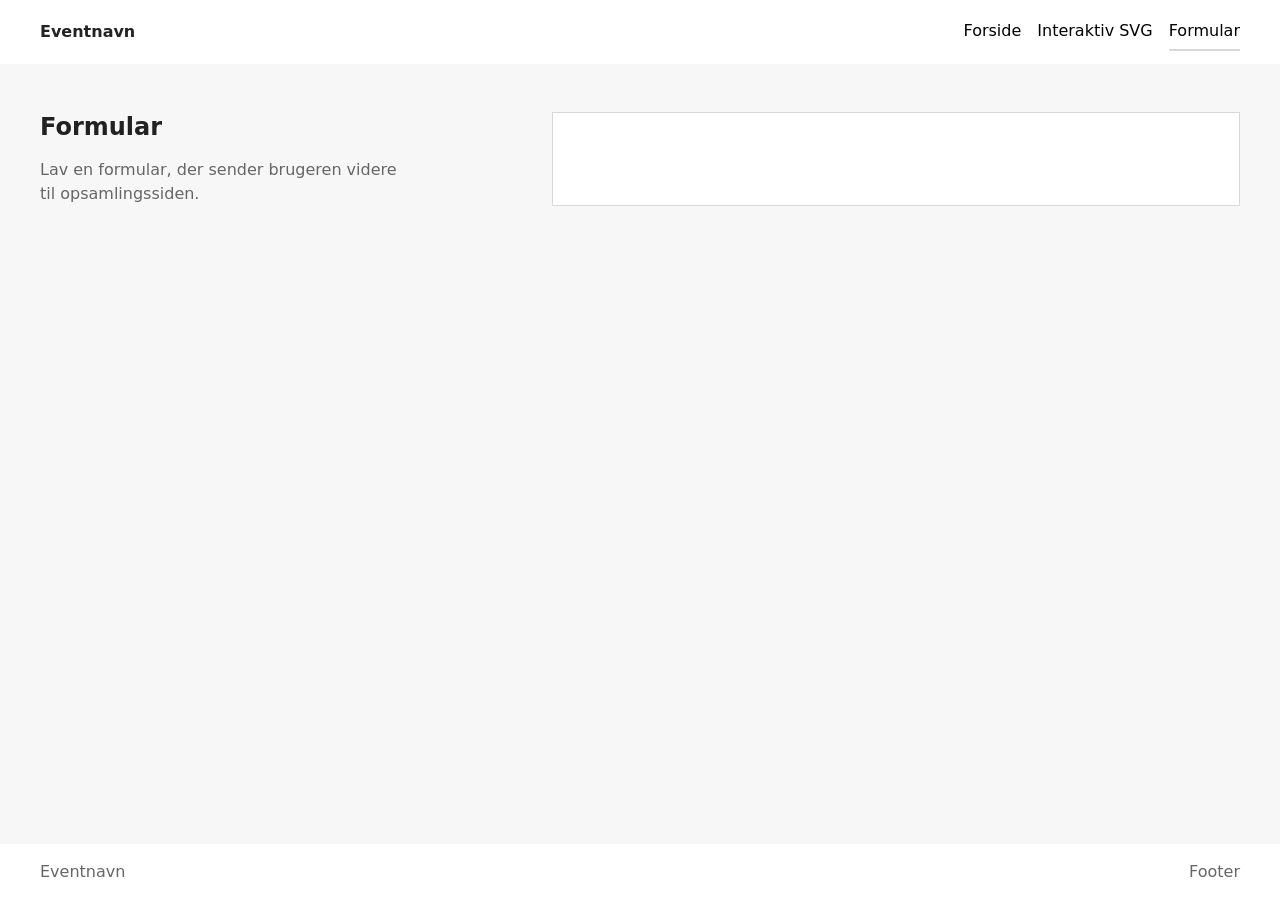
==== form.html @ 956b7c28 "Start project" ====
<!DOCTYPE html>
<html lang="da">

<head>
  <meta charset="UTF-8">
  <meta name="viewport" content="width=device-width, initial-scale=1.0">
  <title>Formular | Eventnavn</title>
  <link rel="stylesheet" href="./starter.css">
  <link rel="stylesheet" href="./style.css">
</head>

<body>
  <header class="site-header">
    <div class="header-content">
      <a class="site-logo" href="./">Eventnavn</a>
      <nav class="site-nav">
        <button>Menu</button>
        <ul class="menu" id="menu" popover>
          <li><a href="./">Forside</a></li>
          <li><a href="./svg.html">Interaktiv SVG</a></li>
          <li><a href="./form.html" aria-current="page">Formular</a></li>
        </ul>
      </nav>
    </div>
  </header>

  <main>
    <section class="form-page">
      <header class="form-intro">
        <h1>Formular</h1>
        <p>Lav en formular, der sender brugeren videre til opsamlingssiden.</p>
      </header>

      <form class="form-placeholder" action="./opsamling.html"></form>
    </section>
  </main>

  <footer class="site-footer">
    <div class="footer-content">
      <p>Eventnavn</p>
      <p>Footer</p>
    </div>
  </footer>
  <script src="./script.js"></script>
</body>

</html>
---- starter.css ----
*,
::before,
::after {
  box-sizing: border-box;
  margin: 0;
  padding: 0;
}

html {
  interpolate-size: allow-keywords;
  font-family: system-ui, sans-serif;
  line-height: 1.5;
  -webkit-font-smoothing: antialiased;
}

h1,
h2 {
  line-height: 1.25;
}

p,
li {
  text-wrap: pretty;
}

img,
svg {
  display: block;
  width: 100%;
  height: auto;
}

label {
  display: block;
}

input,
button,
textarea,
select {
  font: inherit;
  color: inherit;
  background-color: transparent;
  font-size: max(1em, 16px);
  padding: 0;
  margin: 0;
}

input:where([type="checkbox"], [type="radio"]) {
  width: 1em;
  height: 1em;
}

textarea {
  resize: none;
  min-height: 4lh;
}

legend {
  padding: 0;
}

select,
::picker(select) {
  appearance: base-select;
}

[popover] {
  margin: revert;
}

dialog {
  overscroll-behavior: none;

  &::backdrop {
    overflow: hidden;
    overscroll-behavior: contain;
  }
}

.visually-hidden {
  position: absolute;
  width: 1px;
  height: 1px;
  overflow: hidden;
  white-space: nowrap;
  clip-path: inset(100%);
}
---- style.css ----
/* Variabler */
html {
  --color-page: #f7f7f7;
  --color-surface: #fff;
  --color-text: #222;
  --color-muted: #666;
  --color-border: #d8d8d8;
  --space-05: 0.5rem;
  --space-1: 1rem;
  --space-2: 2rem;
  --space-3: 3rem;

  background: var(--color-page);
  color: var(--color-text);
}

/* Globalt layout */
body {
  margin: 0;
  min-height: 100svh;
  display: grid;
  grid-template-rows: auto 1fr auto;
  grid-template-columns: minmax(1rlh, 1fr) minmax(0, 75rem) minmax(1rlh, 1fr);
}

h1,
h2,
h3,
p {
  margin: 0;
}

main {
  display: grid;
  grid-template-columns: inherit;
  grid-column: 1 / -1;
  align-content: start;
}

main > * {
  grid-column: 2;
  padding-block: var(--space-3);
}

.svg-page {
  display: grid;
  gap: var(--space-2);
}

.svg-intro {
  display: grid;
  gap: var(--space-1);
  max-width: 60ch;
}

.svg-intro p {
  color: var(--color-muted);
}

.svg-layout {
  display: grid;
  gap: var(--space-2);
  align-items: start;
  @media (width > 800px) {
    grid-template-columns: 1fr min(40%, 36ch);
  }
}

.form-page {
  display: grid;
  gap: var(--space-2);
  @media (width > 600px) {
    grid-template-columns: min(40%, 50ch) 1fr;
  }
}

.form-intro {
  display: grid;
  gap: var(--space-1);
  align-content: start;
  max-width: 60ch;
}

.form-intro p {
  color: var(--color-muted);
}

.opsamling-page {
  display: grid;
  gap: var(--space-2);
  align-items: start;

  @media (width > 800px) {
    grid-template-columns: minmax(0, 44ch) minmax(20rem, 1fr);
  }
}

.opsamling-intro {
  display: grid;
  gap: var(--space-1);
  max-width: 60ch;
}

.opsamling-intro p {
  color: var(--color-muted);
}

.error-page {
  display: grid;
  gap: var(--space-1);
  max-width: 60ch;
}

.error-page p {
  color: var(--color-muted);
}

/* Header og footer */
.site-header,
.site-footer {
  grid-column: 1 / -1;

  display: grid;
  grid-template-columns: inherit;
  background: var(--color-surface);
}

.header-content,
.footer-content {
  grid-column: 2;
}

.header-content {
  min-height: 4rem;
  display: flex;
  justify-content: space-between;
  align-items: center;
  gap: var(--space-1);
}

.site-logo {
  color: inherit;
  font-weight: 700;
  text-decoration: none;
}

.footer-content {
  padding-block: var(--space-1);
  display: flex;
  flex-wrap: wrap;
  justify-content: space-between;
  gap: var(--space-1);
  color: var(--color-muted);
}

/* Navigation */
[popover] {
  margin: 0;
  padding: 0;
  border: none;
  background: transparent;
}

.site-nav button {
  padding: 0.4rem 0.7rem;
  border: 1px solid var(--color-border);
  background: var(--color-surface);
  @media (width > 600px) {
    display: none;
  }
}

.menu {
  margin: 0;
  padding: var(--space-1);
  list-style: none;
  background: var(--color-surface);
  border: 1px solid var(--color-border);
  @media (width > 600px) {
    display: flex;
    gap: var(--space-1);
    padding: 0;
    border: none;
    background: none;
    position: static;
  }
}

.menu a {
  display: block;
  padding: 0.4rem 0;
  color: inherit;
  text-decoration: none;
  border-bottom: 2px solid #0000;
}

.menu a[aria-current="page"] {
  border-bottom-color: var(--color-border);
}

/* Flader */
.panel,
.svg-placeholder,
.form-placeholder,
.opsamling-placeholder {
  background: var(--color-surface);
  border: 1px solid var(--color-border);
}

.panel {
  padding: var(--space-1);
  display: grid;
  gap: var(--space-1);
}

.svg-placeholder,
.opsamling-placeholder {
  min-height: -webkit-fill-available;
  min-height: stretch;
}

.form-placeholder {
  min-height: -webkit-fill-available;
  min-height: stretch;
  padding: var(--space-1);
}

/* Details */
.accordion {
  display: grid;
  gap: var(--space-05);
}

.accordion-item {
  border: 1px solid var(--color-border);
  background: var(--color-surface);
}

.accordion-item p {
  padding: 0 var(--space-1) var(--space-1);
  color: var(--color-muted);
}

/* Knap/link */
.button {
  justify-self: start;
  display: inline-block;
  padding: 0.5rem 0.8rem;
  border: 1px solid var(--color-border);
  background: var(--color-surface);
  color: inherit;
  text-decoration: none;
}
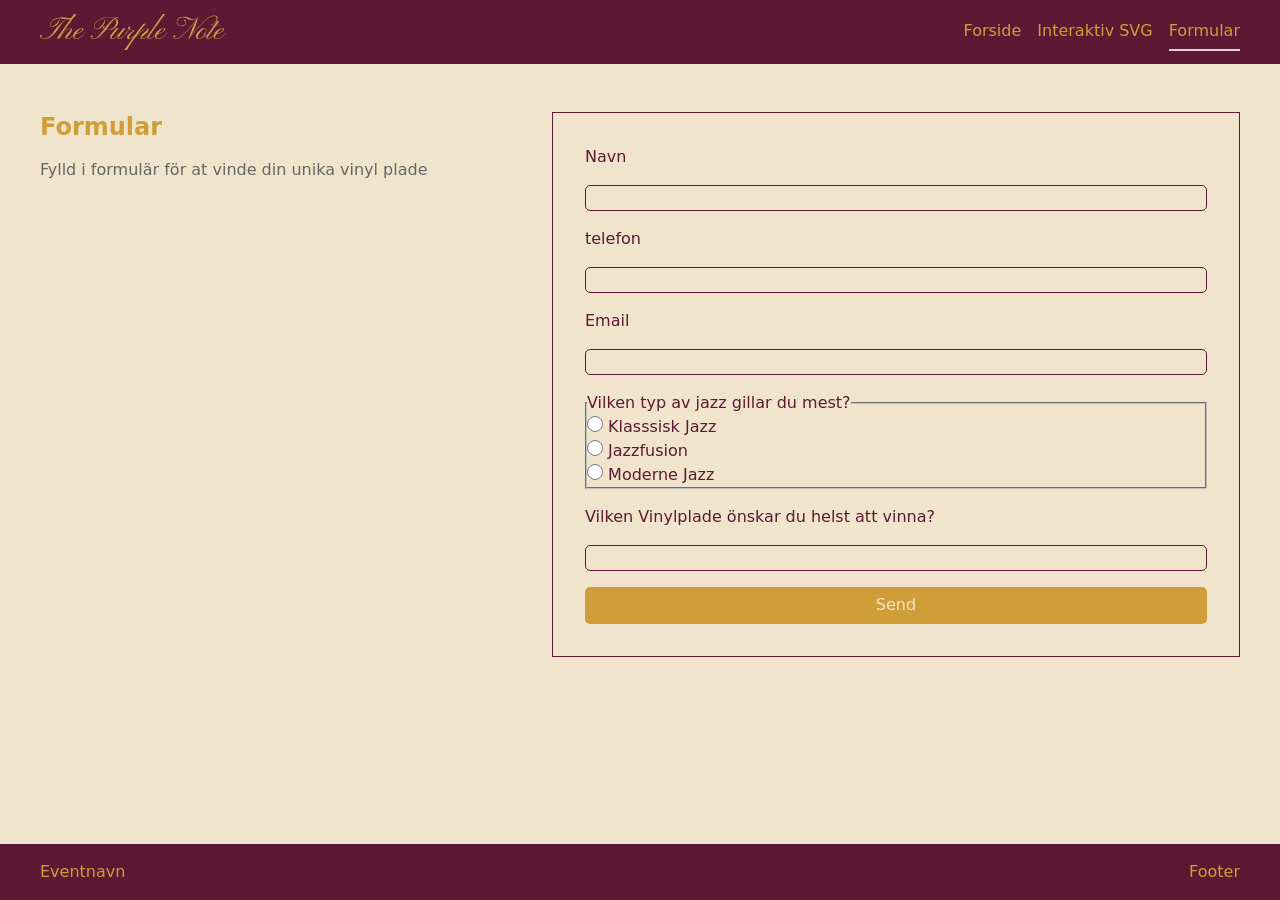
==== commit 3e169d27: "styleat formulär, lagt in svg" ====
--- a/form.html
+++ b/form.html
@@ -5,6 +5,9 @@
   <meta charset="UTF-8">
   <meta name="viewport" content="width=device-width, initial-scale=1.0">
   <title>Formular | Eventnavn</title>
+  <link rel="preconnect" href="https://fonts.googleapis.com">
+  <link rel="preconnect" href="https://fonts.gstatic.com" crossorigin>
+  <link href="https://fonts.googleapis.com/css2?family=Parisienne&display=swap" rel="stylesheet">
   <link rel="stylesheet" href="./starter.css">
   <link rel="stylesheet" href="./style.css">
 </head>
@@ -12,7 +15,9 @@
 <body>
   <header class="site-header">
     <div class="header-content">
-      <a class="site-logo" href="./">Eventnavn</a>
+      <a class="site-logo" href="./">
+        <img src="image/The-Purple-Note.svg" alt="The Purple Note">
+      </a>
       <nav class="site-nav">
         <button>Menu</button>
         <ul class="menu" id="menu" popover>
@@ -28,11 +33,43 @@
     <section class="form-page">
       <header class="form-intro">
         <h1>Formular</h1>
-        <p>Lav en formular, der sender brugeren videre til opsamlingssiden.</p>
+        <p>Fylld i formulär för at vinde din unika vinyl plade</p>
       </header>
+      <form class="form-placeholder" action="./opsamling.html">
+        <label for="field-nickname">Navn</label>
+        <input type="text" id="field-nickname" name="nickname">
 
-      <form class="form-placeholder" action="./opsamling.html"></form>
+        <label for="field-telefonnummer">telefon</label>
+        <input type="text" id="field-telefonnummer" name="telefonnummer">
+
+        <label for="field-Email">Email</label>
+        <input type="text" id="field-Email" name="Email">
+
+        <fieldset>
+          <legend>Vilken typ av jazz gillar du mest?</legend>
+          <label for="field-Jazz-typ-1">
+            <input type="radio" id="field-Jazz-typ-1" name="Jazz typ" value="Klassisk jazz">
+            Klasssisk Jazz
+          </label>
+          <label for="field-Jazz-typ-2">
+            <input type="radio" id="field-Jazz-typ-2" name="Jazz typ" value="Jazzfusion">
+            Jazzfusion
+          </label>
+          <label for="field-Jazz-typ-3">
+            <input type="radio" id="field-Jazz-typ-3" name="Jazz typ" value="Moderne jazz">
+            Moderne Jazz
+          </label>
+
+        </fieldset>
+
+        <label for="field--nske-plade">Vilken Vinylplade önskar du helst att vinna?</label>
+        <input type="text" id="field--nske-plade" name="Önske plade">
+
+        <button type="submit">Send</button>
+
+      </form>
     </section>
+
   </main>
 
   <footer class="site-footer">
--- a/style.css
+++ b/style.css
@@ -1,8 +1,8 @@
 /* Variabler */
 html {
-  --color-page: #f7f7f7;
-  --color-surface: #fff;
-  --color-text: #222;
+  --color-page: #f0e5cc;
+  --color-surface: #5d1933;
+  --color-text: #d09e39;
   --color-muted: #666;
   --color-border: #d8d8d8;
   --space-05: 0.5rem;
@@ -123,6 +123,7 @@
   display: grid;
   grid-template-columns: inherit;
   background: var(--color-surface);
+  width: 100%;
 }
 
 .header-content,
@@ -150,15 +151,18 @@
   flex-wrap: wrap;
   justify-content: space-between;
   gap: var(--space-1);
-  color: var(--color-muted);
 }
 
 /* Navigation */
 [popover] {
-  margin: 0;
+  margin: auto;
   padding: 0;
   border: none;
   background: transparent;
+}
+
+[popover]::backdrop {
+  background-color: rgba(0, 0, 0, 0.9); /* Mörk och dämpad bakgrund */
 }
 
 .site-nav button {
@@ -189,7 +193,7 @@
 .menu a {
   display: block;
   padding: 0.4rem 0;
-  color: inherit;
+  color: var(--color-text);
   text-decoration: none;
   border-bottom: 2px solid #0000;
 }
@@ -201,10 +205,10 @@
 /* Flader */
 .panel,
 .svg-placeholder,
-.form-placeholder,
 .opsamling-placeholder {
   background: var(--color-surface);
   border: 1px solid var(--color-border);
+  border-radius: 15px;
 }
 
 .panel {
@@ -220,9 +224,12 @@
 }
 
 .form-placeholder {
-  min-height: -webkit-fill-available;
-  min-height: stretch;
-  padding: var(--space-1);
+  display: grid;
+  gap: var(--space-1);
+  align-self: start;
+  padding: var(--space-2);
+  border: 1px solid var(--color-surface);
+  color: var(--color-surface);
 }
 
 /* Details */
@@ -250,4 +257,97 @@
   background: var(--color-surface);
   color: inherit;
   text-decoration: none;
-}
+  border-radius: 10px;
+}
+
+/* forside*/
+@media (width > 400px) {
+  .main-nav button {
+    /* Skjul menuknappen */
+    display: none;
+  }
+  .menu-list {
+    /* Nulstil først, og byg derefter den vandrette liste */
+    all: unset;
+    display: flex;
+    gap: 2ch;
+    list-style: none;
+  }
+  .menu-item {
+    /* Fjern padding */
+    padding: 0;
+  }
+}
+
+/*forside*/
+.card-popover::backdrop {
+  background-color: rgba(0, 0, 0, 0.5);
+}
+
+.hero-section {
+  display: grid;
+  gap: var(--space-2);
+  align-items: center;
+
+  /* På skärmar bredare än 800px lägger vi text och bild bredvid varandra */
+  @media (width > 800px) {
+    grid-template-columns: 1.1fr 0.9fr; /* Balanserar utrymmet mellan text och bilder */
+  }
+}
+
+/* Styla rubriken (h1) */
+.hero-content h1 {
+  font-family: "Parisienne", cursive;
+  font-size: 3.5rem;
+}
+
+/* Underrubrik (subtitle) */
+.hero-subtitle {
+  font-size: 1.1rem;
+  text-transform: uppercase; /* Om du har versaler i Figma, ta bort raden om inte */
+  letter-spacing: 0.05em;
+  color: var(--color-text);
+}
+
+.hero-image {
+  display: flex;
+  gap: var(--space-1);
+  justify-content: center;
+}
+
+.hero-image img {
+  width: 100%;
+  max-width: 300px; /* Ändra denna siffra om du vill ha dem ännu mindre (t.ex. 130px) eller större */
+  height: auto;
+  object-fit: cover;
+  border-radius: 8px; /* Snygga rundade hörn */
+}
+
+.hero-buttons {
+  display: flex;
+  gap: var(--space-1);
+  margin-top: 2rem; /* Ändra denna siffra (t.ex. till 1.5rem eller 3rem) tills avståndet blir som du vill ha det */
+}
+
+/* Formulärelement */
+input[type="text"] {
+  width: 100%;
+  box-sizing: border-box;
+  border: 1px solid var(--color-surface);
+  background: transparent;
+  border-radius: 5px;
+}
+
+button {
+  border: none;
+  background: var(--color-text);
+  color: var(--color-page);
+  padding: 0.4rem 1.5rem;
+  border-radius: 5px;
+}
+
+.figur {
+  transform-box: viwe-box;
+  translate: 0% 0%;
+  transition: translate 3s ease;
+}
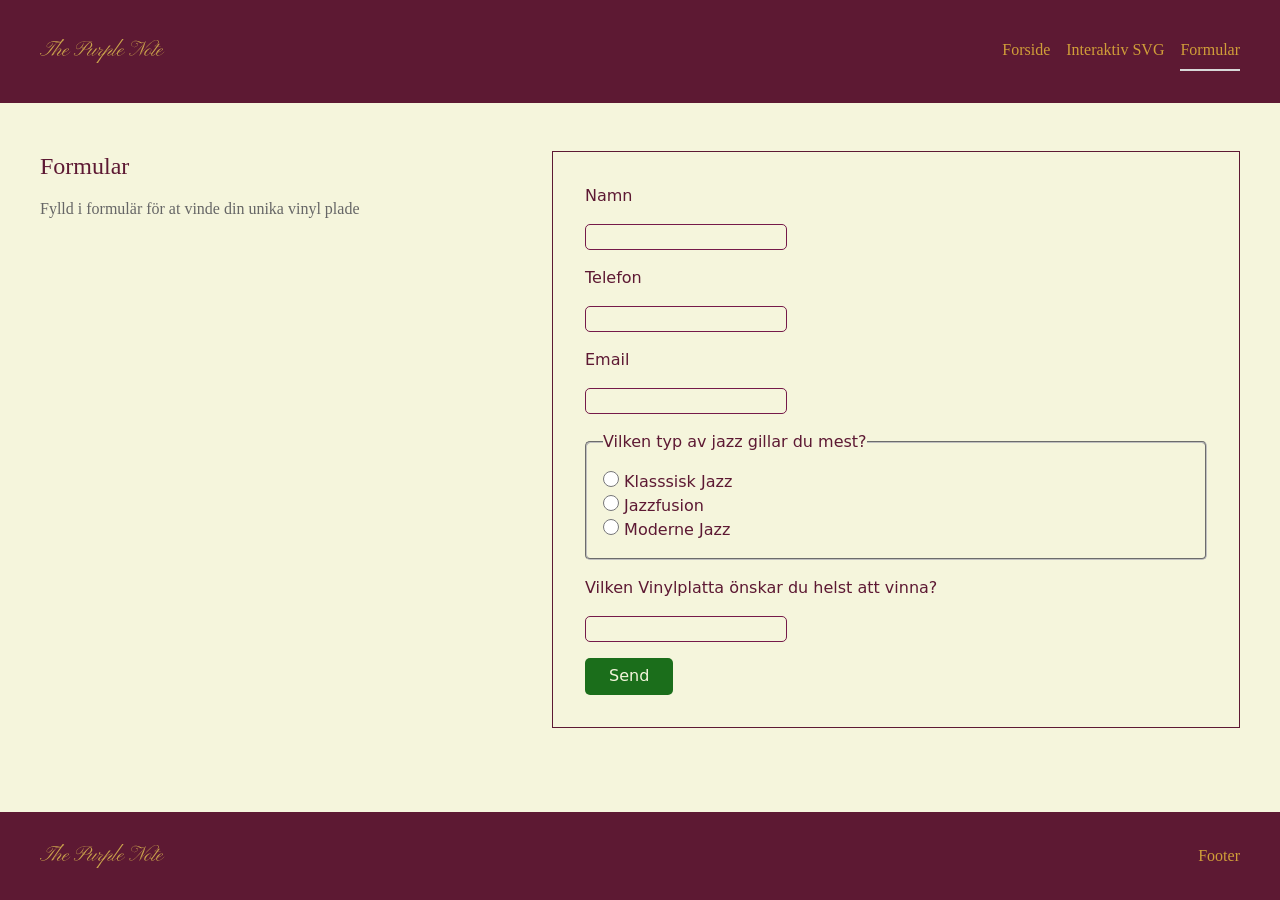
==== commit 522658b1: "forside ch svg stylead. Gjort forms" ====
--- a/form.html
+++ b/form.html
@@ -19,7 +19,7 @@
         <img src="image/The-Purple-Note.svg" alt="The Purple Note">
       </a>
       <nav class="site-nav">
-        <button>Menu</button>
+        <button popovertarget="menu">Menu</button>
         <ul class="menu" id="menu" popover>
           <li><a href="./">Forside</a></li>
           <li><a href="./svg.html">Interaktiv SVG</a></li>
@@ -36,10 +36,10 @@
         <p>Fylld i formulär för at vinde din unika vinyl plade</p>
       </header>
       <form class="form-placeholder" action="./opsamling.html">
-        <label for="field-nickname">Navn</label>
+        <label for="field-nickname">Namn</label>
         <input type="text" id="field-nickname" name="nickname">
 
-        <label for="field-telefonnummer">telefon</label>
+        <label for="field-telefonnummer">Telefon</label>
         <input type="text" id="field-telefonnummer" name="telefonnummer">
 
         <label for="field-Email">Email</label>
@@ -62,7 +62,7 @@
 
         </fieldset>
 
-        <label for="field--nske-plade">Vilken Vinylplade önskar du helst att vinna?</label>
+        <label for="field--nske-plade">Vilken Vinylplatta önskar du helst att vinna?</label>
         <input type="text" id="field--nske-plade" name="Önske plade">
 
         <button type="submit">Send</button>
@@ -74,7 +74,9 @@
 
   <footer class="site-footer">
     <div class="footer-content">
-      <p>Eventnavn</p>
+      <a class="site-logo" href="./">
+        <img src="image/The-Purple-Note.svg" alt="The Purple Note">
+      </a>
       <p>Footer</p>
     </div>
   </footer>
--- a/style.css
+++ b/style.css
@@ -1,6 +1,6 @@
 /* Variabler */
 html {
-  --color-page: #f0e5cc;
+  --color-page: beige;
   --color-surface: #5d1933;
   --color-text: #d09e39;
   --color-muted: #666;
@@ -11,7 +11,7 @@
   --space-3: 3rem;
 
   background: var(--color-page);
-  color: var(--color-text);
+  color: var(--color-surface);
 }
 
 /* Globalt layout */
@@ -30,6 +30,15 @@
   margin: 0;
 }
 
+h1,
+h2,
+h3,
+p {
+  font-family: "Bacasime Antique", serif;
+  font-weight: 400;
+  font-style: normal;
+}
+
 main {
   display: grid;
   grid-template-columns: inherit;
@@ -119,24 +128,30 @@
 .site-header,
 .site-footer {
   grid-column: 1 / -1;
-
   display: grid;
   grid-template-columns: inherit;
   background: var(--color-surface);
+  color: var(--color-text);
   width: 100%;
 }
 
 .header-content,
 .footer-content {
   grid-column: 2;
-}
-
-.header-content {
-  min-height: 4rem;
+  font-family: "Bacasime Antique", serif;
   display: flex;
   justify-content: space-between;
+  gap: var(--space-1);
+  padding-block: var(--space-2);
+}
+
+.header-content {
+  min-height: 6rem;
   align-items: center;
-  gap: var(--space-1);
+}
+
+.footer-content {
+  flex-wrap: wrap;
 }
 
 .site-logo {
@@ -145,12 +160,11 @@
   text-decoration: none;
 }
 
-.footer-content {
-  padding-block: var(--space-1);
-  display: flex;
-  flex-wrap: wrap;
-  justify-content: space-between;
-  gap: var(--space-1);
+/*logo redigering*/
+.site-logo img {
+  height: 1.5rem;
+  width: auto;
+  display: block;
 }
 
 /* Navigation */
@@ -162,7 +176,7 @@
 }
 
 [popover]::backdrop {
-  background-color: rgba(0, 0, 0, 0.9); /* Mörk och dämpad bakgrund */
+  background-color: rgba(0, 0, 0, 0.5); /* Mörk och dämpad bakgrund */
 }
 
 .site-nav button {
@@ -178,16 +192,41 @@
   margin: 0;
   padding: var(--space-1);
   list-style: none;
+  border: 1px solid var(--color-border);
+  border-radius: 0.75rem;
   background: var(--color-surface);
-  border: 1px solid var(--color-border);
+  box-shadow: 0 1rem 2rem #0002;
+
+  @media (width <= 600px) {
+    position-area: bottom span-left;
+    opacity: 0;
+    transition: 0.5s;
+    transition-behavior: allow-discrete;
+  }
+
   @media (width > 600px) {
     display: flex;
     gap: var(--space-1);
     padding: 0;
     border: none;
+    border-radius: 0;
     background: none;
+    box-shadow: none;
     position: static;
   }
+}
+
+.menu:popover-open {
+  opacity: 1;
+  rotate: none;
+
+  @starting-style {
+    opacity: 0;
+  }
+}
+
+.menu::backdrop {
+  background: none;
 }
 
 .menu a {
@@ -198,8 +237,20 @@
   border-bottom: 2px solid #0000;
 }
 
+/*så meny knappen försvinner vid listvy */
 .menu a[aria-current="page"] {
   border-bottom-color: var(--color-border);
+}
+
+.site-nav button {
+  transition: opacity 0.2s;
+}
+
+/*slutar här*/
+
+.site-nav:has(.menu:popover-open) button {
+  opacity: 0;
+  pointer-events: none;
 }
 
 /* Flader */
@@ -215,6 +266,7 @@
   padding: var(--space-1);
   display: grid;
   gap: var(--space-1);
+  color: var(--color-page);
 }
 
 .svg-placeholder,
@@ -235,7 +287,7 @@
 /* Details */
 .accordion {
   display: grid;
-  gap: var(--space-05);
+  gap: var(--space-1);
 }
 
 .accordion-item {
@@ -243,9 +295,35 @@
   background: var(--color-surface);
 }
 
+.accordion-item summary {
+  list-style: none;
+  cursor: pointer;
+  padding: var(--space-05) var(--space-1);
+  display: flex;
+  align-items: center;
+}
+
+/* Pil vänster */
+.accordion-item summary::after {
+  content: "›";
+  font-size: 1.5rem;
+  line-height: 1;
+  margin-left: auto;
+  transition: rotate 0.3s;
+}
+
+/* pilen vrids nedåt när fliken är öppen */
+.accordion-item[open] summary::after {
+  rotate: 90deg;
+}
+
 .accordion-item p {
   padding: 0 var(--space-1) var(--space-1);
-  color: var(--color-muted);
+  color: var(--color-background);
+}
+
+#besked {
+  display: none;
 }
 
 /* Knap/link */
@@ -258,9 +336,9 @@
   color: inherit;
   text-decoration: none;
   border-radius: 10px;
-}
-
-/* forside*/
+  color: var(--color-page);
+}
+
 @media (width > 400px) {
   .main-nav button {
     /* Skjul menuknappen */
@@ -280,18 +358,43 @@
 }
 
 /*forside*/
+
+/*popover cards */
 .card-popover::backdrop {
   background-color: rgba(0, 0, 0, 0.5);
 }
 
+.card-popover {
+  background: beige;
+  color: var(--color-surface);
+  max-width: 30rem;
+}
+
+/*bild i kort*/
+.panel img {
+  width: 100%;
+  height: 5rem;
+  object-fit: cover;
+  border-radius: 8px;
+}
+
+.card-popover img {
+  height: auto;
+  max-height: 20rem;
+}
+
+.card-popover .button {
+  color: var(--color-text);
+}
+
 .hero-section {
   display: grid;
-  gap: var(--space-2);
+  gap: var(--space-3);
   align-items: center;
 
   /* På skärmar bredare än 800px lägger vi text och bild bredvid varandra */
   @media (width > 800px) {
-    grid-template-columns: 1.1fr 0.9fr; /* Balanserar utrymmet mellan text och bilder */
+    grid-template-columns: 1fr 1fr; /* Balanserar utrymmet mellan text och bilder */
   }
 }
 
@@ -306,21 +409,17 @@
   font-size: 1.1rem;
   text-transform: uppercase; /* Om du har versaler i Figma, ta bort raden om inte */
   letter-spacing: 0.05em;
-  color: var(--color-text);
 }
 
 .hero-image {
   display: flex;
-  gap: var(--space-1);
-  justify-content: center;
+  justify-content: end;
 }
 
 .hero-image img {
   width: 100%;
-  max-width: 300px; /* Ändra denna siffra om du vill ha dem ännu mindre (t.ex. 130px) eller större */
   height: auto;
-  object-fit: cover;
-  border-radius: 8px; /* Snygga rundade hörn */
+  border-radius: 15px; /* Snygga rundade hörn */
 }
 
 .hero-buttons {
@@ -331,23 +430,83 @@
 
 /* Formulärelement */
 input[type="text"] {
-  width: 100%;
+  width: fit-content;
   box-sizing: border-box;
-  border: 1px solid var(--color-surface);
   background: transparent;
   border-radius: 5px;
+  border: 1px solid rgb(117, 26, 73);
+}
+
+input[type="text"]:focus,
+input[type="email"]:focus,
+textarea:focus {
+  outline: none;
+  border-color: #6b133b;
+  box-shadow: 0 0 5px rgba(149, 24, 95, 0.5);
 }
 
 button {
+  width: fit-content;
   border: none;
-  background: var(--color-text);
+  background: rgb(27, 110, 27);
   color: var(--color-page);
   padding: 0.4rem 1.5rem;
   border-radius: 5px;
 }
 
+input[type="radio"] {
+  accent-color: rgb(142, 19, 93);
+  margin: 0;
+  width: 1rem;
+  height: 1rem;
+}
+
+Fieldset {
+  padding: var(--space-1);
+  border-color: solid#5d1933;
+  border-radius: 5px;
+}
+
+/* Interaktiv SVG */
+
+.svg-kort {
+  --x: 0%;
+  --y: 0%;
+}
+
 .figur {
-  transform-box: viwe-box;
-  translate: 0% 0%;
-  transition: translate 3s ease;
-}
+  transform-box: view-box;
+  translate: var(--x) var(--y);
+  transition: translate 2s ease;
+}
+
+.svg-kort[data-position="indgang"] {
+  --x: 0%;
+  --y: 0%;
+}
+
+.svg-kort[data-position="scen"] {
+  --x: 32%;
+  --y: -60%;
+}
+
+.svg-kort[data-position="vinylshop"] {
+  --x: -12%;
+  --y: -50%;
+}
+
+.svg-kort[data-position="lounge"] {
+  --x: 25%;
+  --y: -17%;
+}
+
+.svg-kort[data-position="bar"] {
+  --x: 52%;
+  --y: -43%;
+}
+
+@media (prefers-reduced-motion: reduce) {
+  .figur {
+    transition: none;
+  }
+}
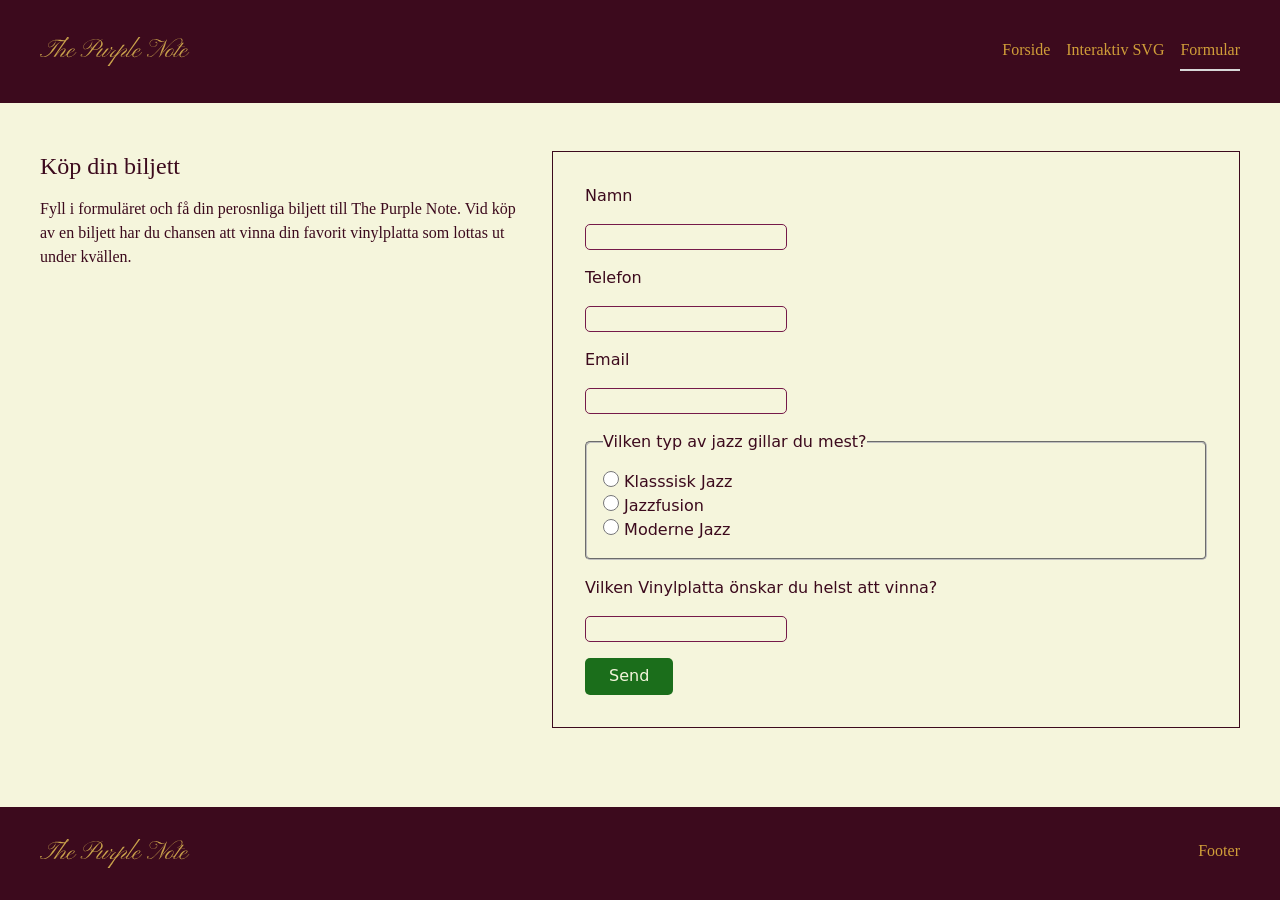
==== commit f1cdad22: "Styelat första sidan och ändrat popover bilder" ====
--- a/form.html
+++ b/form.html
@@ -32,8 +32,9 @@
   <main>
     <section class="form-page">
       <header class="form-intro">
-        <h1>Formular</h1>
-        <p>Fylld i formulär för at vinde din unika vinyl plade</p>
+        <h1>Köp din biljett</h1>
+        <p>Fyll i formuläret och få din perosnliga biljett till The Purple Note. Vid köp av en biljett har du chansen
+          att vinna din favorit vinylplatta som lottas ut under kvällen.</p>
       </header>
       <form class="form-placeholder" action="./opsamling.html">
         <label for="field-nickname">Namn</label>
--- a/style.css
+++ b/style.css
@@ -1,7 +1,7 @@
 /* Variabler */
 html {
   --color-page: beige;
-  --color-surface: #5d1933;
+  --color-surface: #3c0a1d;
   --color-text: #d09e39;
   --color-muted: #666;
   --color-border: #d8d8d8;
@@ -63,7 +63,7 @@
 }
 
 .svg-intro p {
-  color: var(--color-muted);
+  color: var(--color-background);
 }
 
 .svg-layout {
@@ -91,7 +91,7 @@
 }
 
 .form-intro p {
-  color: var(--color-muted);
+  color: var(--color-surface);
 }
 
 .opsamling-page {
@@ -162,7 +162,7 @@
 
 /*logo redigering*/
 .site-logo img {
-  height: 1.5rem;
+  height: 1.8rem;
   width: auto;
   display: block;
 }
@@ -181,8 +181,9 @@
 
 .site-nav button {
   padding: 0.4rem 0.7rem;
-  border: 1px solid var(--color-border);
+  border: 1px solid var(--color-text);
   background: var(--color-surface);
+  color: var(--color-text);
   @media (width > 600px) {
     display: none;
   }
@@ -373,7 +374,7 @@
 /*bild i kort*/
 .panel img {
   width: 100%;
-  height: 5rem;
+  height: 12rem;
   object-fit: cover;
   border-radius: 8px;
 }
@@ -383,18 +384,14 @@
   max-height: 20rem;
 }
 
-.card-popover .button {
-  color: var(--color-text);
-}
-
 .hero-section {
   display: grid;
-  gap: var(--space-3);
+  gap: var(--space-1);
   align-items: center;
 
-  /* På skärmar bredare än 800px lägger vi text och bild bredvid varandra */
   @media (width > 800px) {
-    grid-template-columns: 1fr 1fr; /* Balanserar utrymmet mellan text och bilder */
+    grid-template-columns: auto auto;
+    justify-content: center;
   }
 }
 
@@ -406,20 +403,19 @@
 
 /* Underrubrik (subtitle) */
 .hero-subtitle {
-  font-size: 1.1rem;
-  text-transform: uppercase; /* Om du har versaler i Figma, ta bort raden om inte */
+  font-size: 1.2rem;
   letter-spacing: 0.05em;
 }
 
 .hero-image {
   display: flex;
-  justify-content: end;
+  justify-content: center;
 }
 
 .hero-image img {
   width: 100%;
   height: auto;
-  border-radius: 15px; /* Snygga rundade hörn */
+  max-width: 20rem;
 }
 
 .hero-buttons {
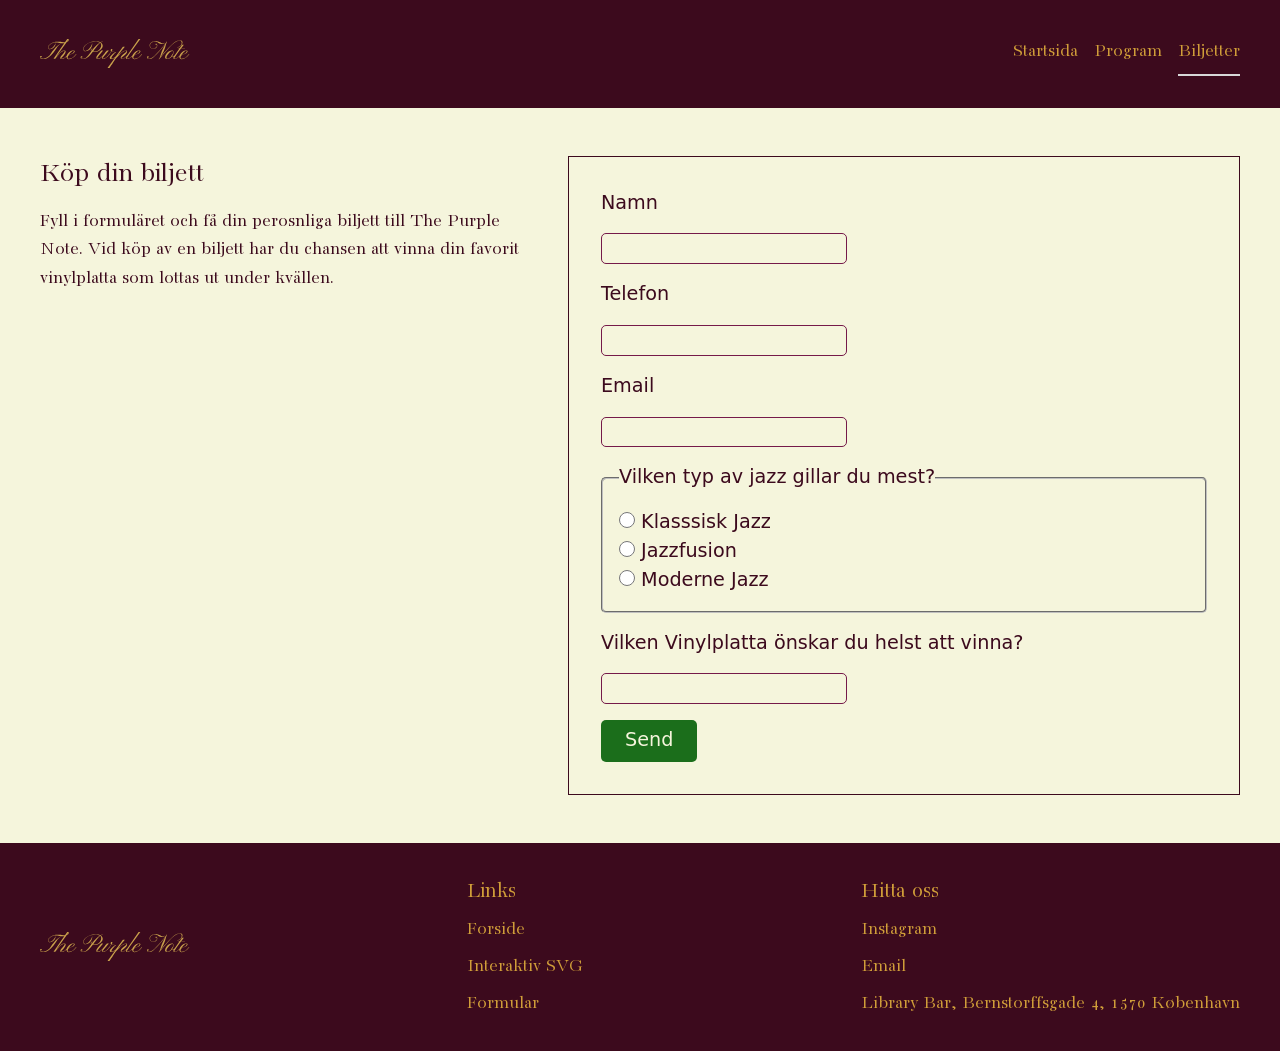
==== commit e3cf002f: "Fixat fonts och footer till varje sida" ====
--- a/form.html
+++ b/form.html
@@ -5,9 +5,8 @@
   <meta charset="UTF-8">
   <meta name="viewport" content="width=device-width, initial-scale=1.0">
   <title>Formular | Eventnavn</title>
-  <link rel="preconnect" href="https://fonts.googleapis.com">
-  <link rel="preconnect" href="https://fonts.gstatic.com" crossorigin>
-  <link href="https://fonts.googleapis.com/css2?family=Parisienne&display=swap" rel="stylesheet">
+  <link href="https://fonts.googleapis.com/css2?family=Bacasime+Antique&family=Parisienne&display=swap"
+    rel="stylesheet">
   <link rel="stylesheet" href="./starter.css">
   <link rel="stylesheet" href="./style.css">
 </head>
@@ -21,9 +20,9 @@
       <nav class="site-nav">
         <button popovertarget="menu">Menu</button>
         <ul class="menu" id="menu" popover>
-          <li><a href="./">Forside</a></li>
-          <li><a href="./svg.html">Interaktiv SVG</a></li>
-          <li><a href="./form.html" aria-current="page">Formular</a></li>
+          <li><a href="./">Startsida</a></li>
+          <li><a href="./svg.html">Program</a></li>
+          <li><a href="./form.html" aria-current="page">Biljetter</a></li>
         </ul>
       </nav>
     </div>
@@ -78,8 +77,24 @@
       <a class="site-logo" href="./">
         <img src="image/The-Purple-Note.svg" alt="The Purple Note">
       </a>
-      <p>Footer</p>
-    </div>
+
+      <nav class="footer-col" aria-label="Footer">
+        <h3>Links</h3>
+        <ul>
+          <li><a href="./">Forside</a></li>
+          <li><a href="./svg.html">Interaktiv SVG</a></li>
+          <li><a href="./form.html">Formular</a></li>
+        </ul>
+      </nav>
+
+      <div class="footer-col">
+        <h3>Hitta oss</h3>
+        <ul>
+          <li>Instagram</li>
+          <li>Email</li>
+          <li>Library Bar, Bernstorffsgade 4, 1570 København</li>
+        </ul>
+      </div>
   </footer>
   <script src="./script.js"></script>
 </body>
--- a/style.css
+++ b/style.css
@@ -21,6 +21,7 @@
   display: grid;
   grid-template-rows: auto 1fr auto;
   grid-template-columns: minmax(1rlh, 1fr) minmax(0, 75rem) minmax(1rlh, 1fr);
+  font-size: 1.2rem;
 }
 
 h1,
@@ -77,7 +78,7 @@
 
 .form-page {
   display: grid;
-  gap: var(--space-2);
+  gap: var(--space-3);
   @media (width > 600px) {
     grid-template-columns: min(40%, 50ch) 1fr;
   }
@@ -91,7 +92,7 @@
 }
 
 .form-intro p {
-  color: var(--color-surface);
+  color: var(--color-background);
 }
 
 .opsamling-page {
@@ -111,7 +112,43 @@
 }
 
 .opsamling-intro p {
-  color: var(--color-muted);
+  color: var(--color-background);
+}
+
+/* Biljett */
+.ticket {
+  padding: var(--space-2);
+  display: grid;
+  gap: var(--space-1);
+  align-self: start;
+}
+
+.ticket-label {
+  text-transform: uppercase;
+  letter-spacing: 0.1em;
+  font-size: 0.9rem;
+}
+
+.ticket h2 {
+  font-family: "Parisienne", cursive;
+  font-size: 2.5rem;
+}
+
+.ticket dl {
+  display: grid;
+  grid-template-columns: auto 1fr;
+  gap: var(--space-05) var(--space-2);
+  margin: 0;
+  padding-top: var(--space-1);
+  border-top: 1px solid var(--color-border);
+}
+
+.ticket dt {
+  color: var(--color-text);
+}
+
+.ticket dd {
+  margin: 0;
 }
 
 .error-page {
@@ -121,7 +158,7 @@
 }
 
 .error-page p {
-  color: var(--color-muted);
+  color: var(--color-page);
 }
 
 /* Header og footer */
@@ -165,6 +202,40 @@
   height: 1.8rem;
   width: auto;
   display: block;
+}
+
+/* Footer-kolumner */
+.footer-col {
+  display: grid;
+  gap: var(--space-05);
+  align-content: start;
+}
+
+.footer-col h2 {
+  font-size: 1rem;
+  text-transform: uppercase;
+  letter-spacing: 0.05em;
+}
+
+.footer-col ul {
+  list-style: none;
+  margin: 0;
+  padding: 0;
+  display: grid;
+  gap: var(--space-05);
+}
+
+.footer-col a {
+  color: inherit;
+  text-decoration: none;
+}
+
+.footer-col a:hover {
+  text-decoration: underline;
+}
+
+.site-footer .site-logo {
+  align-self: center;
 }
 
 /* Navigation */
@@ -274,6 +345,7 @@
 .opsamling-placeholder {
   min-height: -webkit-fill-available;
   min-height: stretch;
+  color: var(--color-page);
 }
 
 .form-placeholder {
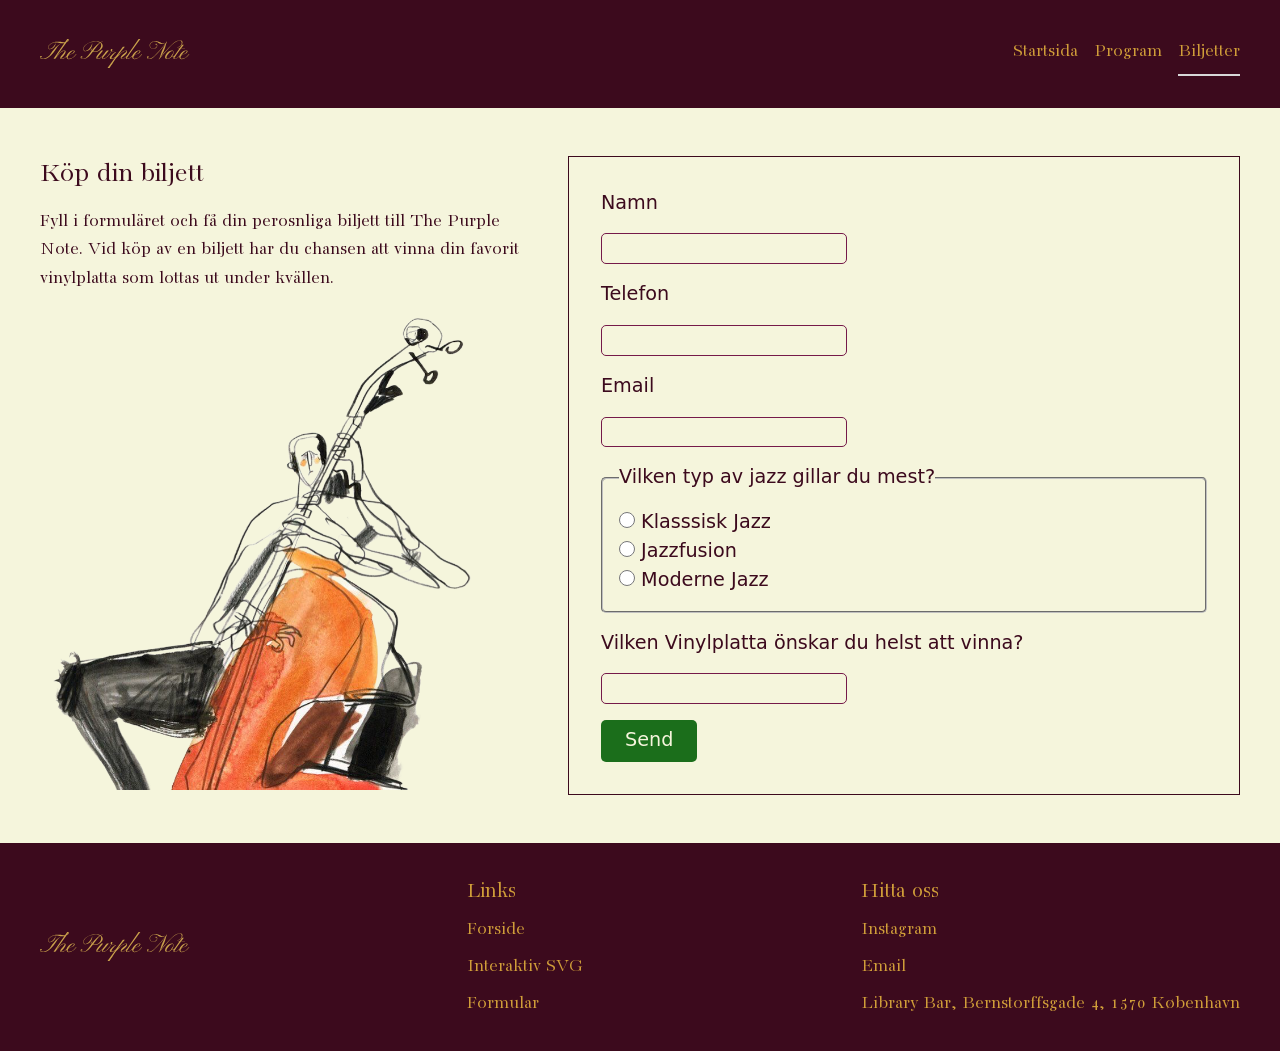
==== commit b45b1b9e: "redigerat fel i js, stavfel i html" ====
--- a/form.html
+++ b/form.html
@@ -4,7 +4,7 @@
 <head>
   <meta charset="UTF-8">
   <meta name="viewport" content="width=device-width, initial-scale=1.0">
-  <title>Formular | Eventnavn</title>
+  <title>Biljetter</title>
   <link href="https://fonts.googleapis.com/css2?family=Bacasime+Antique&family=Parisienne&display=swap"
     rel="stylesheet">
   <link rel="stylesheet" href="./starter.css">
@@ -34,36 +34,37 @@
         <h1>Köp din biljett</h1>
         <p>Fyll i formuläret och få din perosnliga biljett till The Purple Note. Vid köp av en biljett har du chansen
           att vinna din favorit vinylplatta som lottas ut under kvällen.</p>
+        <img class="form-bild" src="image/IMG_4226.png" alt="tecknad jazzfigur">
       </header>
       <form class="form-placeholder" action="./opsamling.html">
-        <label for="field-nickname">Namn</label>
-        <input type="text" id="field-nickname" name="nickname">
+        <label for="nickname">Namn</label>
+        <input type="text" id="nickname" name="nickname">
 
-        <label for="field-telefonnummer">Telefon</label>
-        <input type="text" id="field-telefonnummer" name="telefonnummer">
+        <label for="telefonnummer">Telefon</label>
+        <input type="text" id="telefonnummer" name="telefonnummer">
 
-        <label for="field-Email">Email</label>
-        <input type="text" id="field-Email" name="Email">
+        <label for="Email">Email</label>
+        <input type="text" id="Email" name="Email">
 
         <fieldset>
           <legend>Vilken typ av jazz gillar du mest?</legend>
-          <label for="field-Jazz-typ-1">
-            <input type="radio" id="field-Jazz-typ-1" name="Jazz typ" value="Klassisk jazz">
+          <label for="klassisk-jazz">
+            <input type="radio" id="klassisk-jazz" name="Jazz typ" value="Klassisk jazz">
             Klasssisk Jazz
           </label>
-          <label for="field-Jazz-typ-2">
-            <input type="radio" id="field-Jazz-typ-2" name="Jazz typ" value="Jazzfusion">
+          <label for="Jazzfusion">
+            <input type="radio" id="Jazzfusion" name="Jazz typ" value="Jazzfusion">
             Jazzfusion
           </label>
-          <label for="field-Jazz-typ-3">
-            <input type="radio" id="field-Jazz-typ-3" name="Jazz typ" value="Moderne jazz">
+          <label for="Modern-jazz">
+            <input type="radio" id="Modern-jazz" name="Jazz typ" value="Moderne jazz">
             Moderne Jazz
           </label>
 
         </fieldset>
 
-        <label for="field--nske-plade">Vilken Vinylplatta önskar du helst att vinna?</label>
-        <input type="text" id="field--nske-plade" name="Önske plade">
+        <label for="field-vinyl">Vilken Vinylplatta önskar du helst att vinna?</label>
+        <input type="text" id="field-vinyl" name="Vinyl">
 
         <button type="submit">Send</button>
 
@@ -95,6 +96,7 @@
           <li>Library Bar, Bernstorffsgade 4, 1570 København</li>
         </ul>
       </div>
+    </div>
   </footer>
   <script src="./script.js"></script>
 </body>
--- a/style.css
+++ b/style.css
@@ -14,7 +14,7 @@
   color: var(--color-surface);
 }
 
-/* Globalt layout */
+/* Global layout */
 body {
   margin: 0;
   min-height: 100svh;
@@ -22,13 +22,6 @@
   grid-template-rows: auto 1fr auto;
   grid-template-columns: minmax(1rlh, 1fr) minmax(0, 75rem) minmax(1rlh, 1fr);
   font-size: 1.2rem;
-}
-
-h1,
-h2,
-h3,
-p {
-  margin: 0;
 }
 
 h1,
@@ -38,6 +31,7 @@
   font-family: "Bacasime Antique", serif;
   font-weight: 400;
   font-style: normal;
+  margin: 0;
 }
 
 main {
@@ -52,30 +46,6 @@
   padding-block: var(--space-3);
 }
 
-.svg-page {
-  display: grid;
-  gap: var(--space-2);
-}
-
-.svg-intro {
-  display: grid;
-  gap: var(--space-1);
-  max-width: 60ch;
-}
-
-.svg-intro p {
-  color: var(--color-background);
-}
-
-.svg-layout {
-  display: grid;
-  gap: var(--space-2);
-  align-items: start;
-  @media (width > 800px) {
-    grid-template-columns: 1fr min(40%, 36ch);
-  }
-}
-
 .form-page {
   display: grid;
   gap: var(--space-3);
@@ -84,81 +54,8 @@
   }
 }
 
-.form-intro {
-  display: grid;
-  gap: var(--space-1);
-  align-content: start;
-  max-width: 60ch;
-}
-
 .form-intro p {
   color: var(--color-background);
-}
-
-.opsamling-page {
-  display: grid;
-  gap: var(--space-2);
-  align-items: start;
-
-  @media (width > 800px) {
-    grid-template-columns: minmax(0, 44ch) minmax(20rem, 1fr);
-  }
-}
-
-.opsamling-intro {
-  display: grid;
-  gap: var(--space-1);
-  max-width: 60ch;
-}
-
-.opsamling-intro p {
-  color: var(--color-background);
-}
-
-/* Biljett */
-.ticket {
-  padding: var(--space-2);
-  display: grid;
-  gap: var(--space-1);
-  align-self: start;
-}
-
-.ticket-label {
-  text-transform: uppercase;
-  letter-spacing: 0.1em;
-  font-size: 0.9rem;
-}
-
-.ticket h2 {
-  font-family: "Parisienne", cursive;
-  font-size: 2.5rem;
-}
-
-.ticket dl {
-  display: grid;
-  grid-template-columns: auto 1fr;
-  gap: var(--space-05) var(--space-2);
-  margin: 0;
-  padding-top: var(--space-1);
-  border-top: 1px solid var(--color-border);
-}
-
-.ticket dt {
-  color: var(--color-text);
-}
-
-.ticket dd {
-  margin: 0;
-}
-
-.error-page {
-  display: grid;
-  gap: var(--space-1);
-  max-width: 60ch;
-}
-
-.error-page p {
-  color: var(--color-page);
 }
 
 /* Header og footer */
@@ -182,18 +79,20 @@
   padding-block: var(--space-2);
 }
 
+/*som gäller endast header*/
 .header-content {
   min-height: 6rem;
   align-items: center;
 }
 
+/*gäller bara footer*/
 .footer-content {
   flex-wrap: wrap;
 }
 
+/*logo med bild lönk*/
 .site-logo {
   color: inherit;
-  font-weight: 700;
   text-decoration: none;
 }
 
@@ -204,6 +103,11 @@
   display: block;
 }
 
+/*logo i footern centreras*/
+.site-footer .site-logo {
+  align-self: center;
+}
+
 /* Footer-kolumner */
 .footer-col {
   display: grid;
@@ -232,10 +136,6 @@
 
 .footer-col a:hover {
   text-decoration: underline;
-}
-
-.site-footer .site-logo {
-  align-self: center;
 }
 
 /* Navigation */
@@ -260,6 +160,11 @@
   }
 }
 
+.site-nav:has(.menu:popover-open) button {
+  opacity: 0;
+  pointer-events: none;
+}
+
 .menu {
   margin: 0;
   padding: var(--space-1);
@@ -269,6 +174,7 @@
   background: var(--color-surface);
   box-shadow: 0 1rem 2rem #0002;
 
+  /*när meny knappen fälls ut under knappen och tonas in*/
   @media (width <= 600px) {
     position-area: bottom span-left;
     opacity: 0;
@@ -276,6 +182,7 @@
     transition-behavior: allow-discrete;
   }
 
+  /* dator: vanlig vågrät meny */
   @media (width > 600px) {
     display: flex;
     gap: var(--space-1);
@@ -297,6 +204,7 @@
   }
 }
 
+/*ingen mörk hinna bakom menyn*/
 .menu::backdrop {
   background: none;
 }
@@ -318,88 +226,16 @@
   transition: opacity 0.2s;
 }
 
-/*slutar här*/
-
-.site-nav:has(.menu:popover-open) button {
-  opacity: 0;
-  pointer-events: none;
-}
-
-/* Flader */
-.panel,
-.svg-placeholder,
-.opsamling-placeholder {
-  background: var(--color-surface);
-  border: 1px solid var(--color-border);
-  border-radius: 15px;
-}
-
-.panel {
-  padding: var(--space-1);
-  display: grid;
-  gap: var(--space-1);
+/* Knap/link */
+button {
+  width: fit-content;
+  border: none;
+  background: rgb(27, 110, 27);
   color: var(--color-page);
-}
-
-.svg-placeholder,
-.opsamling-placeholder {
-  min-height: -webkit-fill-available;
-  min-height: stretch;
-  color: var(--color-page);
-}
-
-.form-placeholder {
-  display: grid;
-  gap: var(--space-1);
-  align-self: start;
-  padding: var(--space-2);
-  border: 1px solid var(--color-surface);
-  color: var(--color-surface);
-}
-
-/* Details */
-.accordion {
-  display: grid;
-  gap: var(--space-1);
-}
-
-.accordion-item {
-  border: 1px solid var(--color-border);
-  background: var(--color-surface);
-}
-
-.accordion-item summary {
-  list-style: none;
-  cursor: pointer;
-  padding: var(--space-05) var(--space-1);
-  display: flex;
-  align-items: center;
-}
-
-/* Pil vänster */
-.accordion-item summary::after {
-  content: "›";
-  font-size: 1.5rem;
-  line-height: 1;
-  margin-left: auto;
-  transition: rotate 0.3s;
-}
-
-/* pilen vrids nedåt när fliken är öppen */
-.accordion-item[open] summary::after {
-  rotate: 90deg;
-}
-
-.accordion-item p {
-  padding: 0 var(--space-1) var(--space-1);
-  color: var(--color-background);
-}
-
-#besked {
-  display: none;
-}
-
-/* Knap/link */
+  padding: 0.4rem 1.5rem;
+  border-radius: 5px;
+}
+
 .button {
   justify-self: start;
   display: inline-block;
@@ -410,6 +246,43 @@
   text-decoration: none;
   border-radius: 10px;
   color: var(--color-page);
+  transition: 0.2s;
+}
+
+.button:hover,
+.button:focus-visible {
+  scale: 1.05;
+}
+
+/* Flader / paneler & kort*/
+.panel,
+.svg-placeholder,
+.opsamling-placeholder {
+  background: var(--color-surface);
+  border: 1px solid var(--color-border);
+  border-radius: 15px;
+}
+
+.panel {
+  padding: var(--space-1);
+  display: grid;
+  gap: var(--space-1);
+  color: var(--color-page);
+}
+
+.svg-placeholder,
+.opsamling-placeholder {
+  min-height: -webkit-fill-available;
+  min-height: stretch;
+  color: var(--color-page);
+}
+
+/*bild i kort*/
+.panel img {
+  width: 100%;
+  height: 12rem;
+  object-fit: cover;
+  border-radius: 8px;
 }
 
 @media (width > 400px) {
@@ -430,73 +303,195 @@
   }
 }
 
-/*forside*/
-
 /*popover cards */
 .card-popover::backdrop {
   background-color: rgba(0, 0, 0, 0.5);
 }
 
+/*FORSIDE*/
+
+.hero-section {
+  display: grid;
+  gap: var(--space-1);
+  align-items: center;
+
+  @media (width > 800px) {
+    grid-template-columns: auto auto;
+    justify-content: center;
+  }
+}
+
+/* Styla rubriken (h1) */
+.hero-content h1 {
+  font-family: "Parisienne", cursive;
+  font-size: 3.5rem;
+}
+
+/* Underrubrik (subtitle) */
+.hero-subtitle {
+  font-size: 1.2rem;
+  letter-spacing: 0.05em;
+}
+
+.hero-image {
+  display: flex;
+  justify-content: center;
+}
+
+.hero-image img {
+  width: 100%;
+  height: auto;
+  max-width: 20rem;
+}
+
+.hero-buttons {
+  display: flex;
+  gap: var(--space-1);
+  margin-top: 2rem; /* Ändra denna siffra (t.ex. till 1.5rem eller 3rem) tills avståndet blir som du vill ha det */
+}
+
+/*POPUP KORTEN (LÄS MER)*/
 .card-popover {
   background: beige;
   color: var(--color-surface);
   max-width: 30rem;
 }
 
-/*bild i kort*/
-.panel img {
-  width: 100%;
-  height: 12rem;
-  object-fit: cover;
-  border-radius: 8px;
-}
-
 .card-popover img {
   height: auto;
   max-height: 20rem;
 }
 
-.hero-section {
-  display: grid;
-  gap: var(--space-1);
+/*INTERAKTIV SVG (kartan till vänster, accordion till höger*/
+
+.svg-page {
+  display: grid;
+  gap: var(--space-2);
+}
+
+.svg-intro {
+  display: grid;
+  gap: var(--space-1);
+  max-width: 60ch;
+}
+
+.svg-intro p {
+  color: var(--color-background);
+}
+
+.svg-layout {
+  display: grid;
+  gap: var(--space-2);
+  align-items: start;
+  @media (width > 800px) {
+    grid-template-columns: 1fr min(40%, 36ch);
+  }
+}
+
+/* Details - accordion */
+.accordion {
+  display: grid;
+  gap: var(--space-1);
+}
+
+.accordion-item {
+  border: 1px solid var(--color-border);
+  background: var(--color-surface);
+}
+
+.accordion-item summary {
+  list-style: none;
+  cursor: pointer;
+  padding: var(--space-05) var(--space-1);
+  display: flex;
   align-items: center;
-
-  @media (width > 800px) {
-    grid-template-columns: auto auto;
-    justify-content: center;
-  }
-}
-
-/* Styla rubriken (h1) */
-.hero-content h1 {
-  font-family: "Parisienne", cursive;
-  font-size: 3.5rem;
-}
-
-/* Underrubrik (subtitle) */
-.hero-subtitle {
-  font-size: 1.2rem;
-  letter-spacing: 0.05em;
-}
-
-.hero-image {
-  display: flex;
-  justify-content: center;
-}
-
-.hero-image img {
-  width: 100%;
-  height: auto;
-  max-width: 20rem;
-}
-
-.hero-buttons {
-  display: flex;
-  gap: var(--space-1);
-  margin-top: 2rem; /* Ändra denna siffra (t.ex. till 1.5rem eller 3rem) tills avståndet blir som du vill ha det */
+  font-family: "Bacasime Antique", serif;
+}
+
+/* Pil åt höger på vänster sida*/
+.accordion-item summary::after {
+  content: "›";
+  font-size: 1.5rem;
+  line-height: 1;
+  margin-left: auto;
+  transition: rotate 0.3s;
+}
+
+/* pilen vrids nedåt när fliken är öppen */
+.accordion-item[open] summary::after {
+  rotate: 90deg;
+}
+
+.accordion-item p {
+  padding: 0 var(--space-1) var(--space-1);
+}
+
+/*döljer texten som java script skriver*/
+#besked {
+  display: none;
+}
+
+/*figuren som flyttar sig på kartan (java script sätter data positionen och CSS flyttar*/
+.svg-kort {
+  --x: 0%;
+  --y: 0%;
+}
+
+.figur {
+  transform-box: view-box;
+  translate: var(--x) var(--y);
+  transition: translate 2s ease;
+}
+
+.svg-kort[data-position="indgang"] {
+  --x: 0%;
+  --y: 0%;
+}
+
+.svg-kort[data-position="scen"] {
+  --x: 32%;
+  --y: -60%;
+}
+
+.svg-kort[data-position="vinylshop"] {
+  --x: -12%;
+  --y: -50%;
+}
+
+.svg-kort[data-position="lounge"] {
+  --x: 25%;
+  --y: -17%;
+}
+
+.svg-kort[data-position="bar"] {
+  --x: 52%;
+  --y: -43%;
+}
+
+@media (prefers-reduced-motion: reduce) {
+  .figur {
+    transition: none;
+  }
 }
 
 /* Formulärelement */
+
+.form-intro {
+  display: grid;
+  gap: var(--space-1);
+  align-content: start;
+  max-width: 60ch;
+}
+
+.form-placeholder {
+  display: grid;
+  gap: var(--space-1);
+  align-self: start;
+  padding: var(--space-2);
+  border: 1px solid var(--color-surface);
+  color: var(--color-surface);
+}
+
 input[type="text"] {
   width: fit-content;
   box-sizing: border-box;
@@ -513,15 +508,6 @@
   box-shadow: 0 0 5px rgba(149, 24, 95, 0.5);
 }
 
-button {
-  width: fit-content;
-  border: none;
-  background: rgb(27, 110, 27);
-  color: var(--color-page);
-  padding: 0.4rem 1.5rem;
-  border-radius: 5px;
-}
-
 input[type="radio"] {
   accent-color: rgb(142, 19, 93);
   margin: 0;
@@ -535,46 +521,67 @@
   border-radius: 5px;
 }
 
-/* Interaktiv SVG */
-
-.svg-kort {
-  --x: 0%;
-  --y: 0%;
-}
-
-.figur {
-  transform-box: view-box;
-  translate: var(--x) var(--y);
-  transition: translate 2s ease;
-}
-
-.svg-kort[data-position="indgang"] {
-  --x: 0%;
-  --y: 0%;
-}
-
-.svg-kort[data-position="scen"] {
-  --x: 32%;
-  --y: -60%;
-}
-
-.svg-kort[data-position="vinylshop"] {
-  --x: -12%;
-  --y: -50%;
-}
-
-.svg-kort[data-position="lounge"] {
-  --x: 25%;
-  --y: -17%;
-}
-
-.svg-kort[data-position="bar"] {
-  --x: 52%;
-  --y: -43%;
-}
-
-@media (prefers-reduced-motion: reduce) {
-  .figur {
-    transition: none;
-  }
-}
+/*OPSAMLING (BILJETTEN)*/
+/*text till vänster, biljett till höger*/
+.opsamling-page {
+  display: grid;
+  gap: var(--space-2);
+  align-items: start;
+
+  @media (width > 800px) {
+    grid-template-columns: minmax(0, 44ch) minmax(20rem, 1fr);
+  }
+}
+
+.opsamling-intro {
+  display: grid;
+  gap: var(--space-1);
+  max-width: 60ch;
+}
+
+/* Biljett */
+.ticket {
+  padding: var(--space-2);
+  display: grid;
+  gap: var(--space-1);
+  align-self: start;
+}
+
+.ticket-label {
+  text-transform: uppercase;
+  letter-spacing: 0.1em;
+  font-size: 0.9rem;
+}
+
+.ticket h2 {
+  font-family: "Parisienne", cursive;
+  font-size: 2.5rem;
+}
+/*rubrik till vänster (dt), svar till höger (dd)*/
+.ticket dl {
+  display: grid;
+  grid-template-columns: auto 1fr;
+  gap: var(--space-05) var(--space-2);
+  margin: 0;
+  padding-top: var(--space-1);
+  border-top: 1px solid var(--color-border);
+}
+
+.ticket dt {
+  color: var(--color-text);
+}
+
+.ticket dd {
+  margin: 0;
+}
+
+/*FELSIDA*/
+.error-page {
+  display: grid;
+  gap: var(--space-1);
+  max-width: 60ch;
+}
+
+.error-page p {
+  color: var(--color-page);
+}
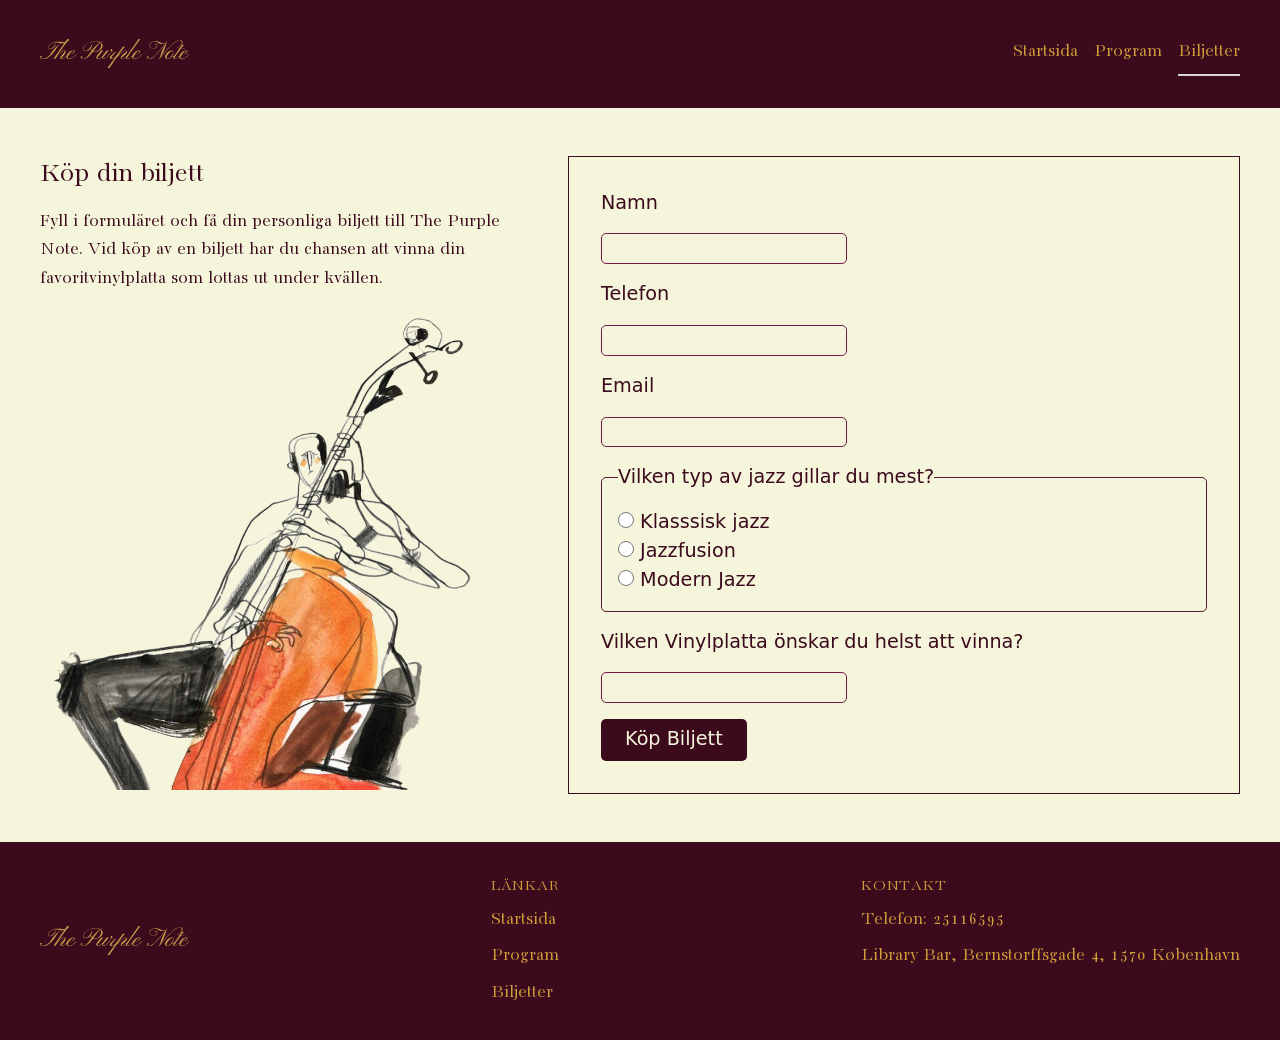
==== commit de96173f: "sista redigeringar" ====
--- a/form.html
+++ b/form.html
@@ -4,7 +4,7 @@
 <head>
   <meta charset="UTF-8">
   <meta name="viewport" content="width=device-width, initial-scale=1.0">
-  <title>Biljetter</title>
+  <title>Biljetter - The Purple Note</title>
   <link href="https://fonts.googleapis.com/css2?family=Bacasime+Antique&family=Parisienne&display=swap"
     rel="stylesheet">
   <link rel="stylesheet" href="./starter.css">
@@ -32,33 +32,33 @@
     <section class="form-page">
       <header class="form-intro">
         <h1>Köp din biljett</h1>
-        <p>Fyll i formuläret och få din perosnliga biljett till The Purple Note. Vid köp av en biljett har du chansen
-          att vinna din favorit vinylplatta som lottas ut under kvällen.</p>
+        <p>Fyll i formuläret och få din personliga biljett till The Purple Note. Vid köp av en biljett har du chansen
+          att vinna din favoritvinylplatta som lottas ut under kvällen.</p>
         <img class="form-bild" src="image/IMG_4226.png" alt="tecknad jazzfigur">
       </header>
       <form class="form-placeholder" action="./opsamling.html">
         <label for="nickname">Namn</label>
-        <input type="text" id="nickname" name="nickname">
+        <input type="text" id="nickname" name="nickname" required>
 
         <label for="telefonnummer">Telefon</label>
-        <input type="text" id="telefonnummer" name="telefonnummer">
+        <input type="text" id="telefonnummer" name="telefonnummer" required>
 
         <label for="Email">Email</label>
-        <input type="text" id="Email" name="Email">
+        <input type="text" id="Email" name="Email" required>
 
         <fieldset>
           <legend>Vilken typ av jazz gillar du mest?</legend>
           <label for="klassisk-jazz">
             <input type="radio" id="klassisk-jazz" name="Jazz typ" value="Klassisk jazz">
-            Klasssisk Jazz
+            Klasssisk jazz
           </label>
           <label for="Jazzfusion">
             <input type="radio" id="Jazzfusion" name="Jazz typ" value="Jazzfusion">
             Jazzfusion
           </label>
           <label for="Modern-jazz">
-            <input type="radio" id="Modern-jazz" name="Jazz typ" value="Moderne jazz">
-            Moderne Jazz
+            <input type="radio" id="Modern-jazz" name="Jazz typ" value="Modern jazz">
+            Modern Jazz
           </label>
 
         </fieldset>
@@ -66,7 +66,7 @@
         <label for="field-vinyl">Vilken Vinylplatta önskar du helst att vinna?</label>
         <input type="text" id="field-vinyl" name="Vinyl">
 
-        <button type="submit">Send</button>
+        <button type="submit">Köp Biljett</button>
 
       </form>
     </section>
@@ -80,19 +80,18 @@
       </a>
 
       <nav class="footer-col" aria-label="Footer">
-        <h3>Links</h3>
+        <h3>Länkar</h3>
         <ul>
-          <li><a href="./">Forside</a></li>
-          <li><a href="./svg.html">Interaktiv SVG</a></li>
-          <li><a href="./form.html">Formular</a></li>
+          <li><a href="./">Startsida</a></li>
+          <li><a href="./svg.html">Program</a></li>
+          <li><a href="./form.html">Biljetter</a></li>
         </ul>
       </nav>
 
       <div class="footer-col">
-        <h3>Hitta oss</h3>
+        <h3>Kontakt</h3>
         <ul>
-          <li>Instagram</li>
-          <li>Email</li>
+          <li>Telefon: 25116595</li>
           <li>Library Bar, Bernstorffsgade 4, 1570 København</li>
         </ul>
       </div>
--- a/style.css
+++ b/style.css
@@ -55,7 +55,7 @@
 }
 
 .form-intro p {
-  color: var(--color-background);
+  color: var(--color-surface);
 }
 
 /* Header og footer */
@@ -115,7 +115,7 @@
   align-content: start;
 }
 
-.footer-col h2 {
+.footer-col h3 {
   font-size: 1rem;
   text-transform: uppercase;
   letter-spacing: 0.05em;
@@ -197,7 +197,6 @@
 
 .menu:popover-open {
   opacity: 1;
-  rotate: none;
 
   @starting-style {
     opacity: 0;
@@ -230,7 +229,7 @@
 button {
   width: fit-content;
   border: none;
-  background: rgb(27, 110, 27);
+  background: var(--color-surface);
   color: var(--color-page);
   padding: 0.4rem 1.5rem;
   border-radius: 5px;
@@ -242,7 +241,6 @@
   padding: 0.5rem 0.8rem;
   border: 1px solid var(--color-border);
   background: var(--color-surface);
-  color: inherit;
   text-decoration: none;
   border-radius: 10px;
   color: var(--color-page);
@@ -303,9 +301,11 @@
   }
 }
 
-/*popover cards */
-.card-popover::backdrop {
-  background-color: rgba(0, 0, 0, 0.5);
+.cards-container {
+  display: grid;
+  grid-template-columns: repeat(auto-fit, minmax(220px, 1fr));
+  gap: 1.5rem;
+  margin-top: 1rem;
 }
 
 /*FORSIDE*/
@@ -352,7 +352,7 @@
 
 /*POPUP KORTEN (LÄS MER)*/
 .card-popover {
-  background: beige;
+  background: var(--color-page);
   color: var(--color-surface);
   max-width: 30rem;
 }
@@ -376,7 +376,7 @@
 }
 
 .svg-intro p {
-  color: var(--color-background);
+  color: var(--color-surface);
 }
 
 .svg-layout {
@@ -492,7 +492,9 @@
   color: var(--color-surface);
 }
 
-input[type="text"] {
+input[type="text"],
+input[type="tel"],
+input[type="email"] {
   width: fit-content;
   box-sizing: border-box;
   background: transparent;
@@ -501,6 +503,7 @@
 }
 
 input[type="text"]:focus,
+input[type="tel"]:focus,
 input[type="email"]:focus,
 textarea:focus {
   outline: none;
@@ -515,9 +518,9 @@
   height: 1rem;
 }
 
-Fieldset {
+fieldset {
   padding: var(--space-1);
-  border-color: solid#5d1933;
+  border: 1px solid #5d1933;
   border-radius: 5px;
 }
 
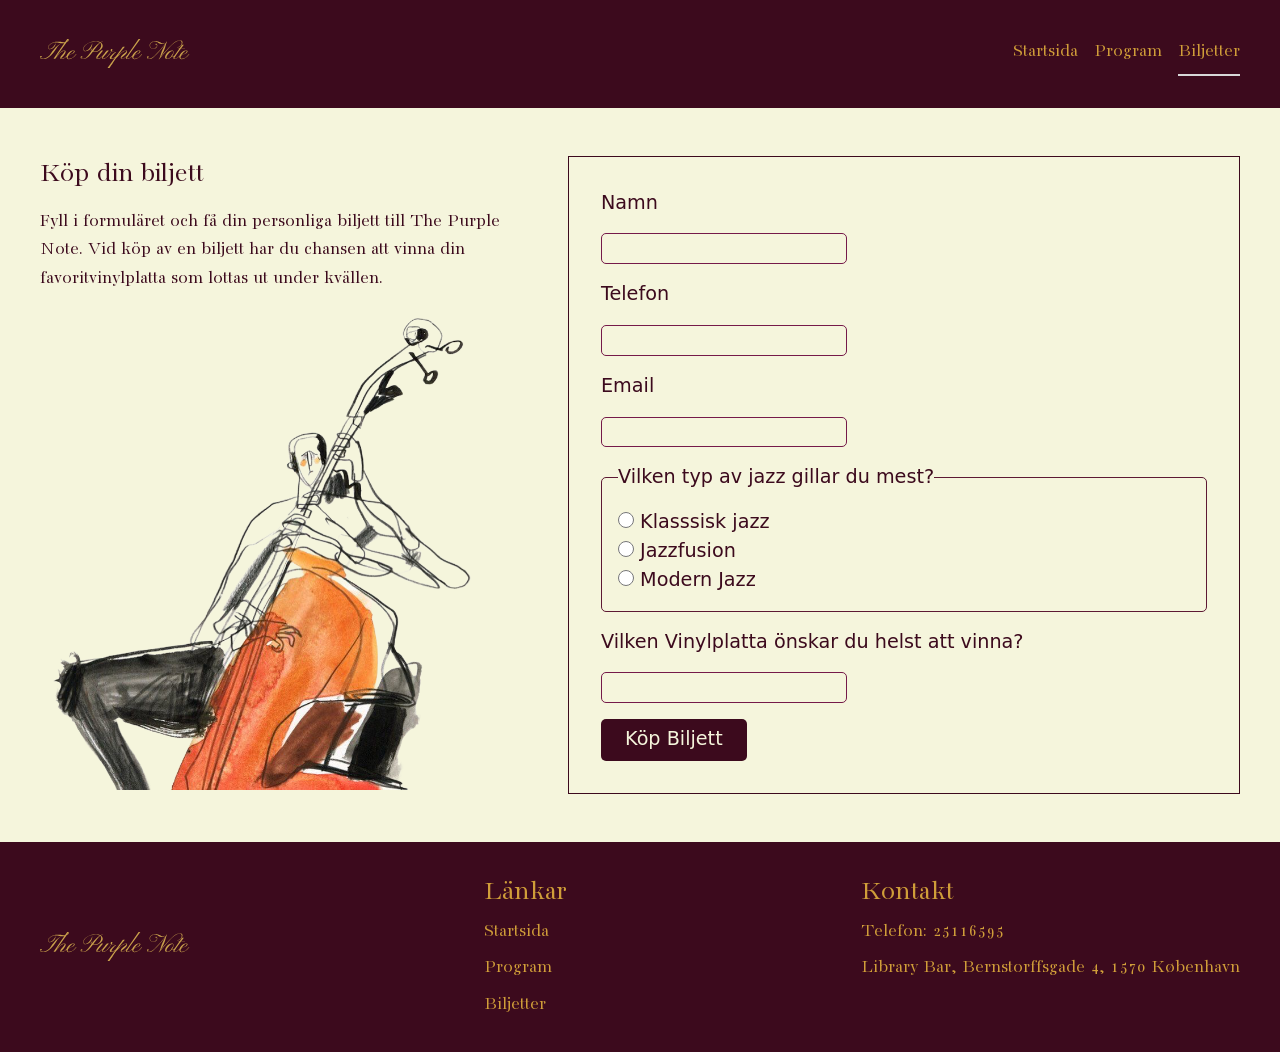
==== commit 55c3a1a3: "färdig version" ====
--- a/form.html
+++ b/form.html
@@ -80,7 +80,7 @@
       </a>
 
       <nav class="footer-col" aria-label="Footer">
-        <h3>Länkar</h3>
+        <h2>Länkar</h2>
         <ul>
           <li><a href="./">Startsida</a></li>
           <li><a href="./svg.html">Program</a></li>
@@ -89,7 +89,7 @@
       </nav>
 
       <div class="footer-col">
-        <h3>Kontakt</h3>
+        <h2>Kontakt</h2>
         <ul>
           <li>Telefon: 25116595</li>
           <li>Library Bar, Bernstorffsgade 4, 1570 København</li>
